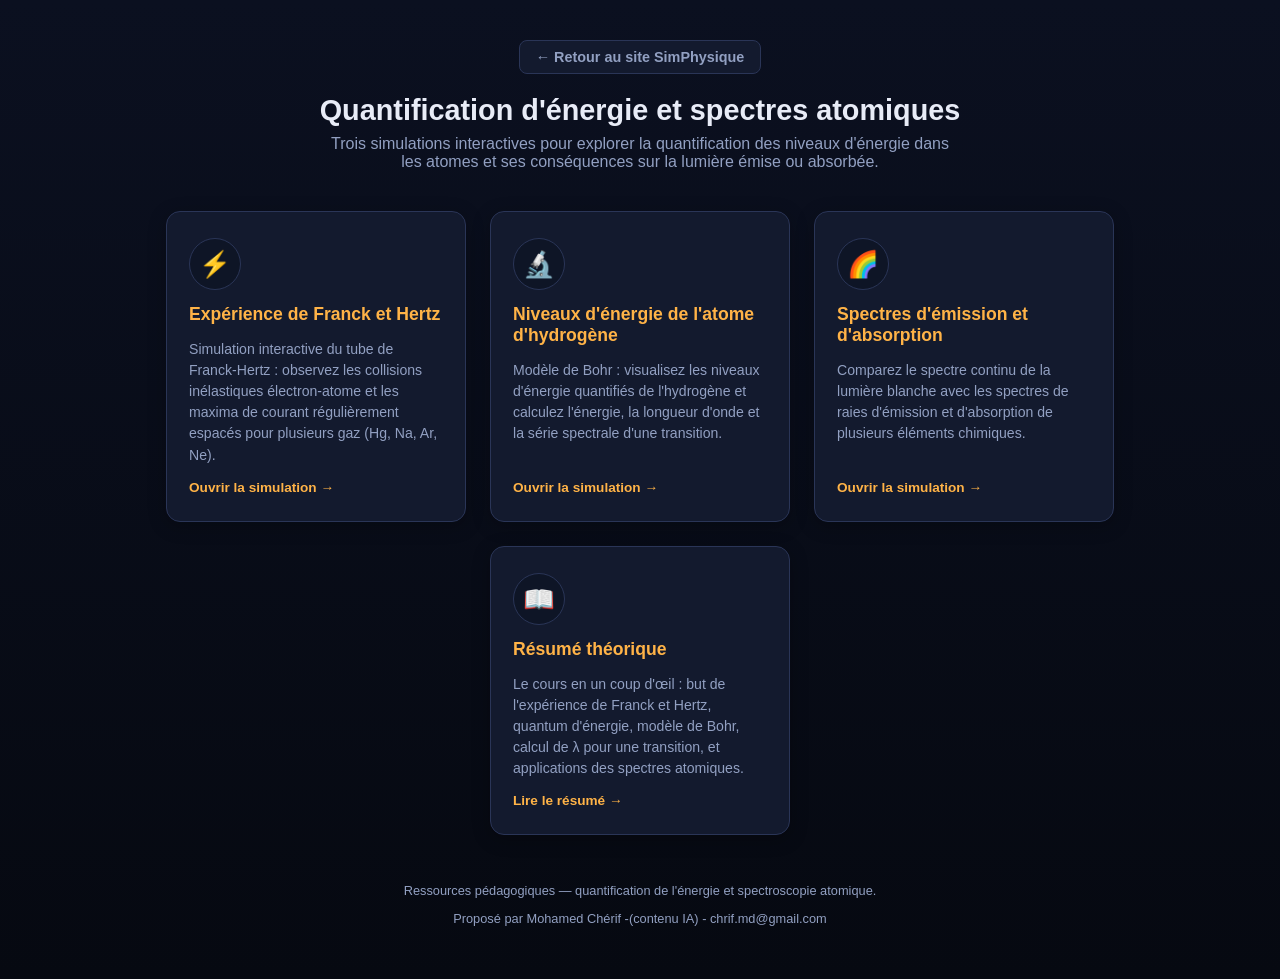
==== accueil.html @ d6ebac22 "Add files via upload" ====
<!DOCTYPE html>
<html lang="fr">
<head>
<meta charset="UTF-8">
<meta name="viewport" content="width=device-width, initial-scale=1.0">
<title>Quantification d'énergie et spectres atomiques</title>
<style>
  :root {
    --bg: #0b1020;
    --panel: #131a2e;
    --text: #e8ecf7;
    --muted: #92a0c2;
    --accent: #ffb347;
    --line: #2a3557;
  }
  * { box-sizing: border-box; }
  body {
    margin: 0;
    font-family: "Segoe UI", Roboto, Arial, sans-serif;
    background: linear-gradient(180deg, #0b1020, #060911);
    color: var(--text);
    min-height: 100vh;
    display: flex;
    flex-direction: column;
    align-items: center;
    padding: 40px 20px;
  }

  /* Style du bouton de retour */
  .btn-home {
    display: inline-flex;
    align-items: center;
    gap: 6px;
    text-decoration: none;
    color: var(--muted);
    background: var(--panel);
    border: 1px solid var(--line);
    border-radius: 8px;
    font-size: 0.9rem;
    font-weight: 600;
    padding: 0.5rem 1rem;
    margin-bottom: 20px;
    transition: border-color 0.15s ease, color 0.15s ease, transform 0.15s ease;
  }
  .btn-home:hover {
    border-color: var(--accent);
    color: var(--accent);
    transform: translateY(-2px);
  }

  h1 {
    font-size: 1.8rem;
    font-weight: 600;
    margin: 0 0 8px 0;
    text-align: center;
  }
  p.subtitle {
    color: var(--muted);
    margin: 0 0 40px 0;
    text-align: center;
    font-size: 1rem;
    max-width: 640px;
  }
  .cards {
    display: flex;
    gap: 24px;
    flex-wrap: wrap;
    justify-content: center;
    width: 100%;
    max-width: 1100px;
  }
  .card {
    background: var(--panel);
    border: 1px solid var(--line);
    border-radius: 14px;
    padding: 26px 22px;
    width: 300px;
    display: flex;
    flex-direction: column;
    gap: 14px;
    text-decoration: none;
    color: var(--text);
    transition: transform 0.15s ease, border-color 0.15s ease, box-shadow 0.15s ease;
    box-shadow: 0 4px 18px rgba(0, 0, 0, .25);
  }
  .card:hover {
    transform: translateY(-4px);
    border-color: var(--accent);
    box-shadow: 0 10px 26px rgba(0, 0, 0, .4);
  }
  .card-icon {
    width: 52px;
    height: 52px;
    border-radius: 50%;
    display: flex;
    align-items: center;
    justify-content: center;
    font-size: 1.6rem;
    background: #0e1526;
    border: 1px solid var(--line);
  }
  .card h2 {
    font-size: 1.1rem;
    margin: 0;
    color: var(--accent);
  }
  .card p {
    margin: 0;
    color: var(--muted);
    font-size: 0.88rem;
    line-height: 1.5;
    flex-grow: 1;
  }
  .card .go {
    font-size: 0.85rem;
    font-weight: 600;
    color: var(--accent);
    display: flex;
    align-items: center;
    gap: 6px;
  }
  .card:hover .go {
    text-decoration: underline;
  }
  footer {
    margin-top: 48px;
    color: var(--muted);
    font-size: 0.8rem;
    text-align: center;
  }
</style>
</head>
<body>

<!-- Bouton de retour vers le site -->
<a class="btn-home" href="https://simphysique.blogspot.com/">← Retour au site SimPhysique</a>

<h1>Quantification d'énergie et spectres atomiques</h1>
<p class="subtitle">
  Trois simulations interactives pour explorer la quantification des niveaux d'énergie
  dans les atomes et ses conséquences sur la lumière émise ou absorbée.
</p>

<div class="cards">
  <a class="card" href="index.html">
    <div class="card-icon">⚡</div>
    <h2>Expérience de Franck et Hertz</h2>
    <p>
      Simulation interactive du tube de Franck-Hertz : observez les collisions
      inélastiques électron-atome et les maxima de courant régulièrement espacés
      pour plusieurs gaz (Hg, Na, Ar, Ne).
    </p>
    <span class="go">Ouvrir la simulation →</span>
  </a>

  <a class="card" href="hydrogene_niveaux_energie.html">
    <div class="card-icon">🔬</div>
    <h2>Niveaux d'énergie de l'atome d'hydrogène</h2>
    <p>
      Modèle de Bohr : visualisez les niveaux d'énergie quantifiés de l'hydrogène
      et calculez l'énergie, la longueur d'onde et la série spectrale d'une transition.
    </p>
    <span class="go">Ouvrir la simulation →</span>
  </a>

  <a class="card" href="spectres_emission_absorption.html">
    <div class="card-icon">🌈</div>
    <h2>Spectres d'émission et d'absorption</h2>
    <p>
      Comparez le spectre continu de la lumière blanche avec les spectres de raies
      d'émission et d'absorption de plusieurs éléments chimiques.
    </p>
    <span class="go">Ouvrir la simulation →</span>
  </a>

  <a class="card" href="resume_theorique.html">
    <div class="card-icon">📖</div>
    <h2>Résumé théorique</h2>
    <p>
      Le cours en un coup d'œil : but de l'expérience de Franck et Hertz, quantum
      d'énergie, modèle de Bohr, calcul de λ pour une transition, et applications
      des spectres atomiques.
    </p>
    <span class="go">Lire le résumé →</span>
  </a>
</div>

<footer>
  Ressources pédagogiques — quantification de l'énergie et spectroscopie atomique.
  <p>Proposé par Mohamed Chérif -(contenu IA) - chrif.md@gmail.com</p> 
</footer>

</body>
</html>
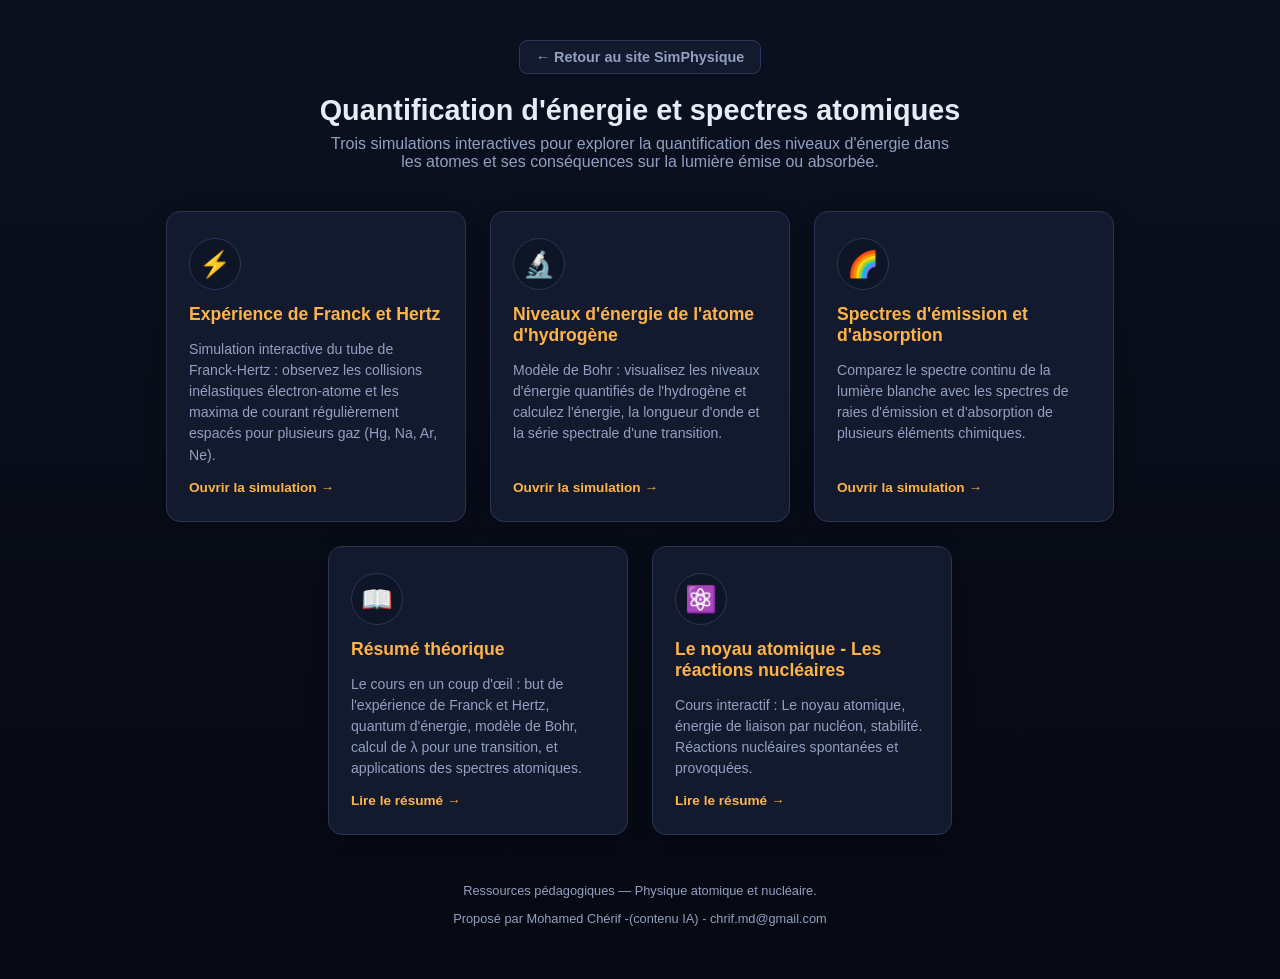
==== commit 5a7055fd: "Add files via upload" ====
--- a/accueil.html
+++ b/accueil.html
@@ -128,6 +128,20 @@
     font-size: 0.8rem;
     text-align: center;
   }
+.Le noyau::before {
+    content: "⚛";
+    color: #0078d4;
+    margin-right: 4px;
+}
+}
+   .signature{
+text-align: center;
+font-family: "Arial";
+font-size: 12px;
+font-weight: bold;
+color: rgb(170, 221, 241);
+margin-top: 30px;
+}
 </style>
 </head>
 <body>
@@ -183,10 +197,22 @@
     </p>
     <span class="go">Lire le résumé →</span>
   </a>
+   <a class="card" href="reactions_nucleaires.html">
+    <div class="card-icon">⚛️</div>
+    <h2>Le noyau atomique - Les réactions nucléaires</h2>
+    <p>
+     Cours interactif : Le noyau atomique, énergie de liaison par nucléon, stabilité. 
+     Réactions nucléaires spontanées et provoquées.
+    </p>
+    <span class="go">Lire le résumé →</span>
+  </a>
 </div>
 
+ 
+</div>
+
 <footer>
-  Ressources pédagogiques — quantification de l'énergie et spectroscopie atomique.
+  Ressources pédagogiques — Physique atomique et nucléaire.
   <p>Proposé par Mohamed Chérif -(contenu IA) - chrif.md@gmail.com</p> 
 </footer>
 
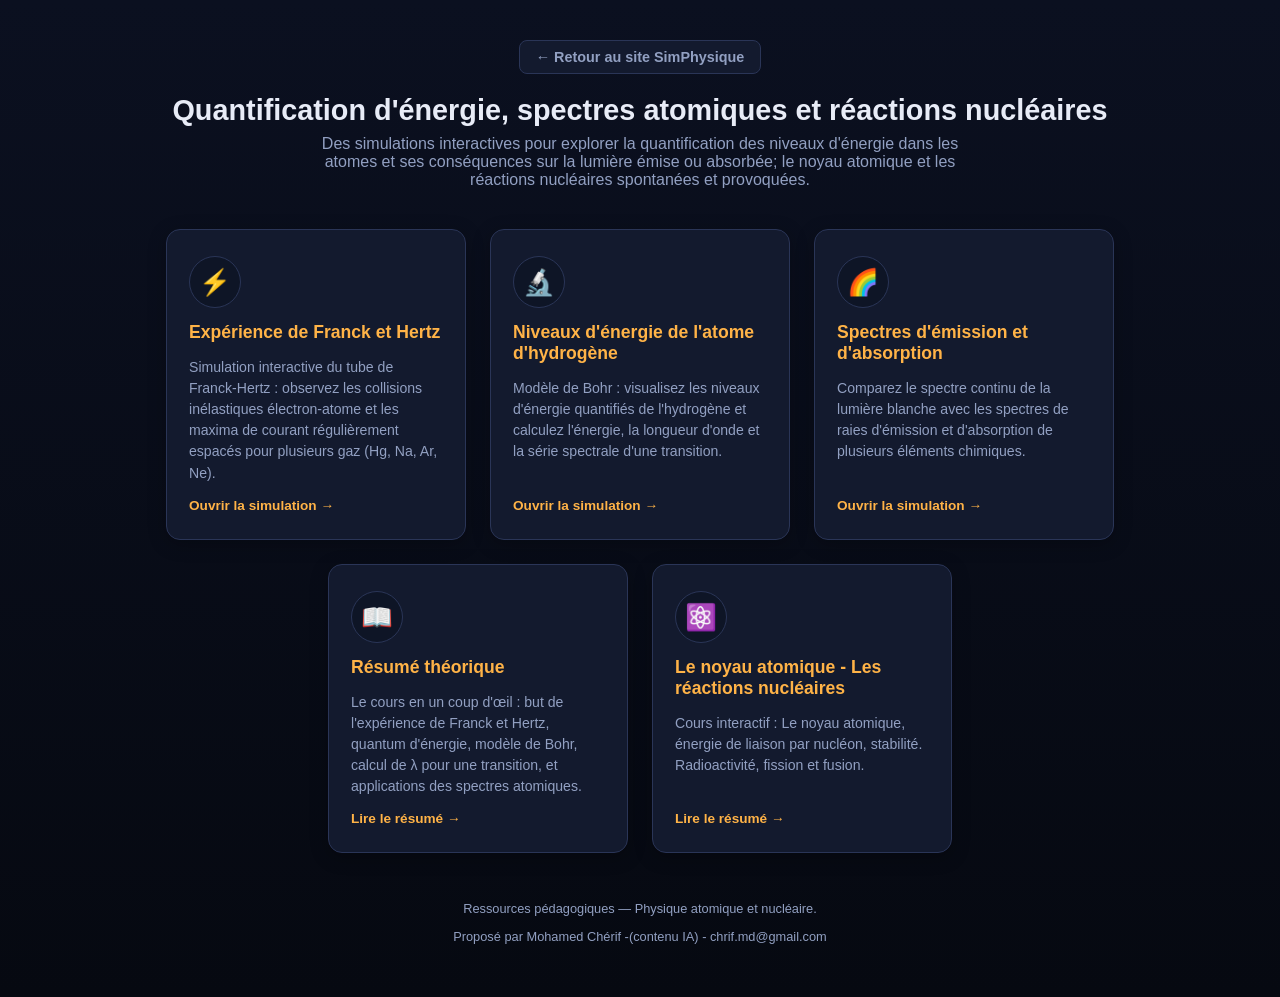
==== commit 540f0e50: "Add files via upload" ====
--- a/accueil.html
+++ b/accueil.html
@@ -149,10 +149,10 @@
 <!-- Bouton de retour vers le site -->
 <a class="btn-home" href="https://simphysique.blogspot.com/">← Retour au site SimPhysique</a>
 
-<h1>Quantification d'énergie et spectres atomiques</h1>
+<h1>Quantification d'énergie, spectres atomiques et réactions nucléaires</h1>
 <p class="subtitle">
-  Trois simulations interactives pour explorer la quantification des niveaux d'énergie
-  dans les atomes et ses conséquences sur la lumière émise ou absorbée.
+  Des simulations interactives pour explorer la quantification des niveaux d'énergie
+  dans les atomes et ses conséquences sur la lumière émise ou absorbée; le noyau atomique et les réactions nucléaires spontanées et provoquées.
 </p>
 
 <div class="cards">
@@ -202,7 +202,7 @@
     <h2>Le noyau atomique - Les réactions nucléaires</h2>
     <p>
      Cours interactif : Le noyau atomique, énergie de liaison par nucléon, stabilité. 
-     Réactions nucléaires spontanées et provoquées.
+     Radioactivité, fission et fusion.
     </p>
     <span class="go">Lire le résumé →</span>
   </a>
